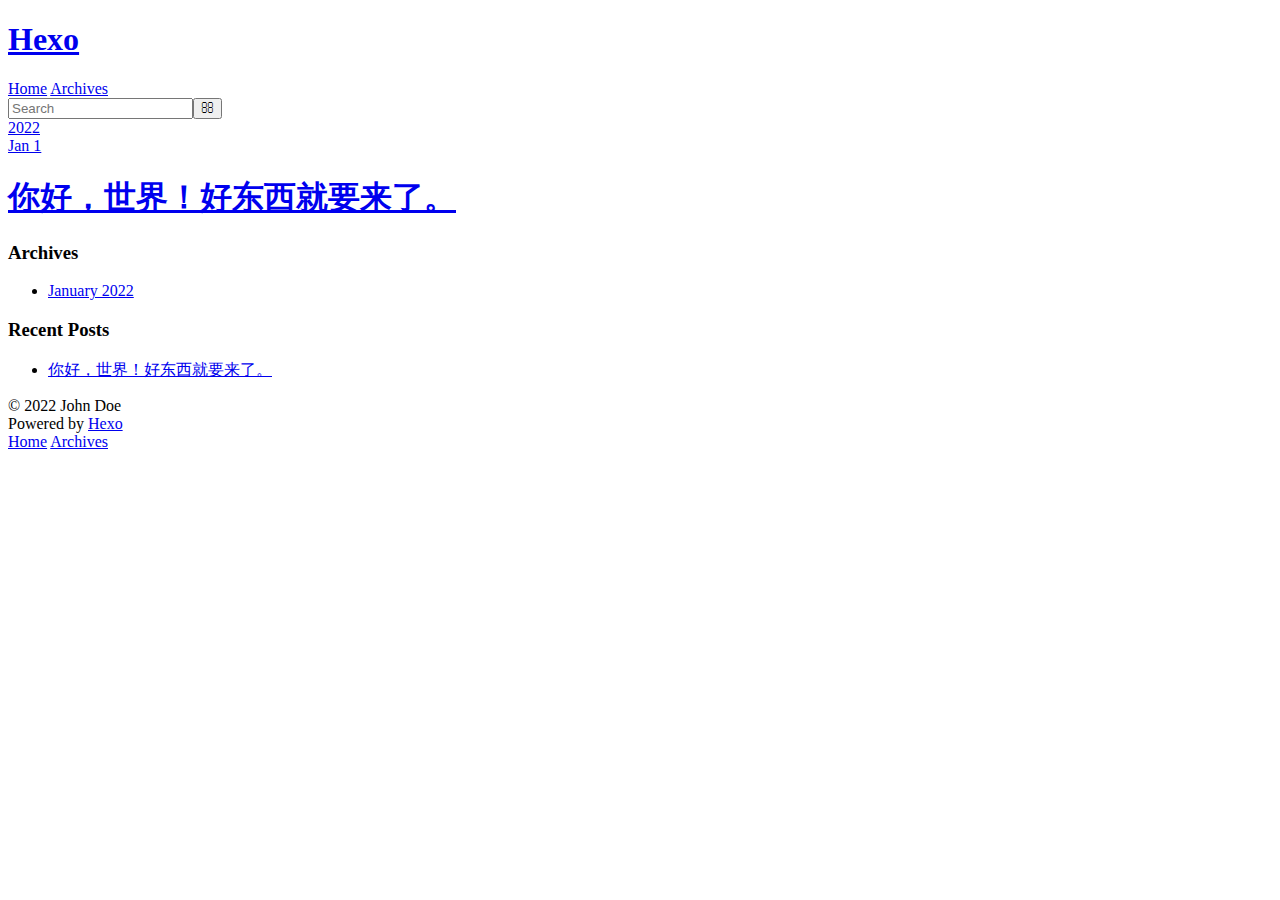
==== archives/index.html @ 673b2410 "Site updated: 2022-01-02 18:23:52" ====
<!DOCTYPE html>
<html>
<head>
  <meta charset="utf-8">
  

  
  <title>Archives | Hexo</title>
  <meta name="viewport" content="width=device-width, initial-scale=1, maximum-scale=1">
  <meta property="og:type" content="website">
<meta property="og:title" content="Hexo">
<meta property="og:url" content="http://example.com/archives/index.html">
<meta property="og:site_name" content="Hexo">
<meta property="og:locale" content="en_US">
<meta property="article:author" content="John Doe">
<meta name="twitter:card" content="summary">
  
    <link rel="alternate" href="/atom.xml" title="Hexo" type="application/atom+xml">
  
  
    <link rel="icon" href="/favicon.png">
  
  
    <link href="//fonts.googleapis.com/css?family=Source+Code+Pro" rel="stylesheet" type="text/css">
  
  
<link rel="stylesheet" href="/css/style.css">

<meta name="generator" content="Hexo 5.4.0"></head>

<body>
  <div id="container">
    <div id="wrap">
      <header id="header">
  <div id="banner"></div>
  <div id="header-outer" class="outer">
    <div id="header-title" class="inner">
      <h1 id="logo-wrap">
        <a href="/" id="logo">Hexo</a>
      </h1>
      
    </div>
    <div id="header-inner" class="inner">
      <nav id="main-nav">
        <a id="main-nav-toggle" class="nav-icon"></a>
        
          <a class="main-nav-link" href="/">Home</a>
        
          <a class="main-nav-link" href="/archives">Archives</a>
        
      </nav>
      <nav id="sub-nav">
        
          <a id="nav-rss-link" class="nav-icon" href="/atom.xml" title="RSS Feed"></a>
        
        <a id="nav-search-btn" class="nav-icon" title="Search"></a>
      </nav>
      <div id="search-form-wrap">
        <form action="//google.com/search" method="get" accept-charset="UTF-8" class="search-form"><input type="search" name="q" class="search-form-input" placeholder="Search"><button type="submit" class="search-form-submit">&#xF002;</button><input type="hidden" name="sitesearch" value="http://example.com"></form>
      </div>
    </div>
  </div>
</header>
      <div class="outer">
        <section id="main">
  
  
    
    
      
      
      <section class="archives-wrap">
        <div class="archive-year-wrap">
          <a href="/archives/2022" class="archive-year">2022</a>
        </div>
        <div class="archives">
    
    <article class="archive-article archive-type-post">
  <div class="archive-article-inner">
    <header class="archive-article-header">
      <a href="/2022/01/01/hello-world/" class="archive-article-date">
  <time datetime="2022-01-01T12:59:11.477Z" itemprop="datePublished">Jan 1</time>
</a>
      
  
    <h1 itemprop="name">
      <a class="archive-article-title" href="/2022/01/01/hello-world/">你好，世界！好东西就要来了。</a>
    </h1>
  

    </header>
  </div>
</article>
  
  
    </div></section>
  


</section>
        
          <aside id="sidebar">
  
    

  
    

  
    
  
    
  <div class="widget-wrap">
    <h3 class="widget-title">Archives</h3>
    <div class="widget">
      <ul class="archive-list"><li class="archive-list-item"><a class="archive-list-link" href="/archives/2022/01/">January 2022</a></li></ul>
    </div>
  </div>


  
    
  <div class="widget-wrap">
    <h3 class="widget-title">Recent Posts</h3>
    <div class="widget">
      <ul>
        
          <li>
            <a href="/2022/01/01/hello-world/">你好，世界！好东西就要来了。</a>
          </li>
        
      </ul>
    </div>
  </div>

  
</aside>
        
      </div>
      <footer id="footer">
  
  <div class="outer">
    <div id="footer-info" class="inner">
      &copy; 2022 John Doe<br>
      Powered by <a href="http://hexo.io/" target="_blank">Hexo</a>
    </div>
  </div>
</footer>
    </div>
    <nav id="mobile-nav">
  
    <a href="/" class="mobile-nav-link">Home</a>
  
    <a href="/archives" class="mobile-nav-link">Archives</a>
  
</nav>
    

<script src="//ajax.googleapis.com/ajax/libs/jquery/2.0.3/jquery.min.js"></script>


  
<link rel="stylesheet" href="/fancybox/jquery.fancybox.css">

  
<script src="/fancybox/jquery.fancybox.pack.js"></script>




<script src="/js/script.js"></script>




  </div>
</body>
</html>
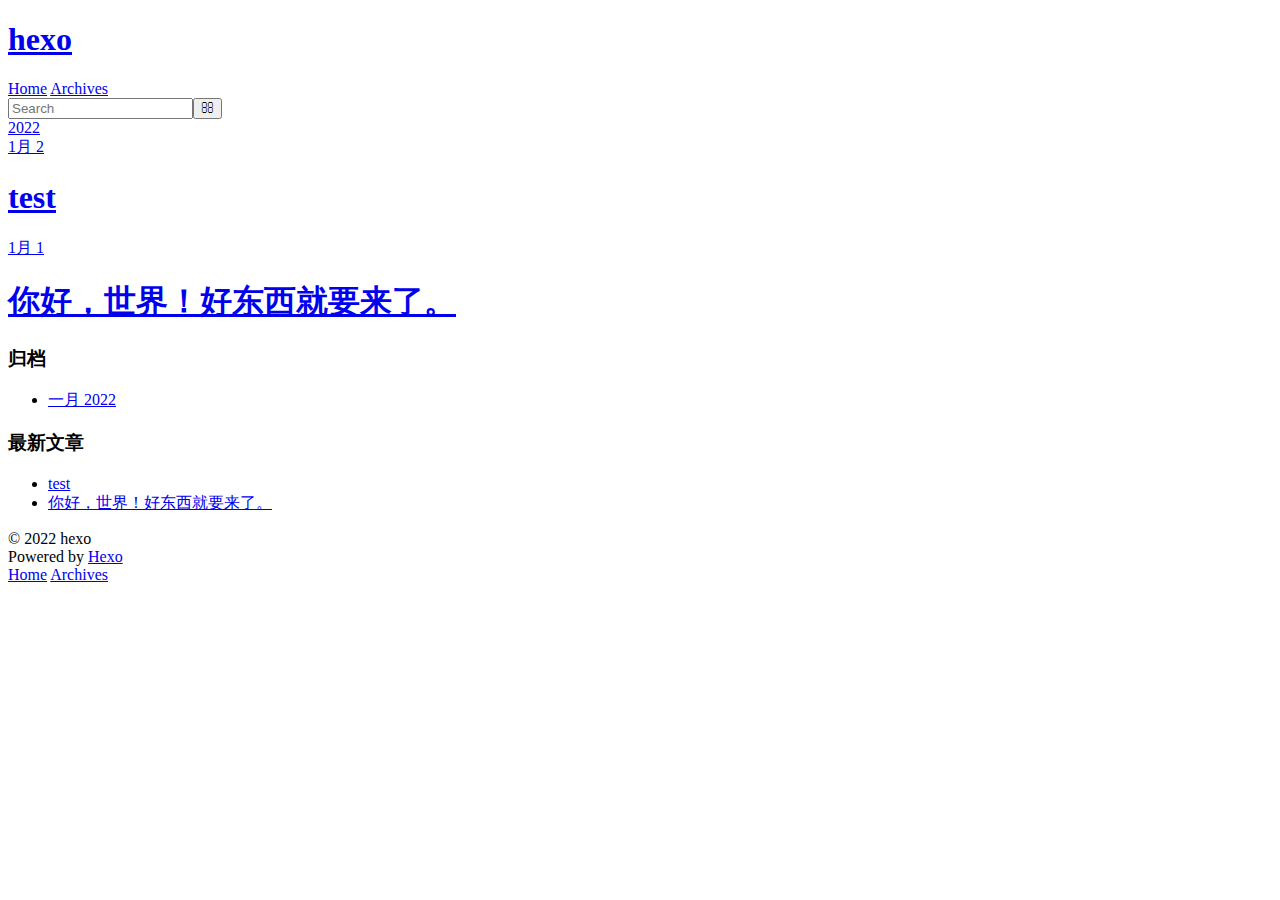
==== commit b1dd2405: "Site updated: 2022-01-03 16:05:56" ====
--- a/archives/index.html
+++ b/archives/index.html
@@ -5,17 +5,16 @@
   
 
   
-  <title>Archives | Hexo</title>
+  <title>归档 | hexo</title>
   <meta name="viewport" content="width=device-width, initial-scale=1, maximum-scale=1">
   <meta property="og:type" content="website">
-<meta property="og:title" content="Hexo">
+<meta property="og:title" content="hexo">
 <meta property="og:url" content="http://example.com/archives/index.html">
-<meta property="og:site_name" content="Hexo">
-<meta property="og:locale" content="en_US">
-<meta property="article:author" content="John Doe">
+<meta property="og:site_name" content="hexo">
+<meta property="og:locale" content="zh_CN">
 <meta name="twitter:card" content="summary">
   
-    <link rel="alternate" href="/atom.xml" title="Hexo" type="application/atom+xml">
+    <link rel="alternate" href="/atom.xml" title="hexo" type="application/atom+xml">
   
   
     <link rel="icon" href="/favicon.png">
@@ -36,7 +35,7 @@
   <div id="header-outer" class="outer">
     <div id="header-title" class="inner">
       <h1 id="logo-wrap">
-        <a href="/" id="logo">Hexo</a>
+        <a href="/" id="logo">hexo</a>
       </h1>
       
     </div>
@@ -53,7 +52,7 @@
         
           <a id="nav-rss-link" class="nav-icon" href="/atom.xml" title="RSS Feed"></a>
         
-        <a id="nav-search-btn" class="nav-icon" title="Search"></a>
+        <a id="nav-search-btn" class="nav-icon" title="搜索"></a>
       </nav>
       <div id="search-form-wrap">
         <form action="//google.com/search" method="get" accept-charset="UTF-8" class="search-form"><input type="search" name="q" class="search-form-input" placeholder="Search"><button type="submit" class="search-form-submit">&#xF002;</button><input type="hidden" name="sitesearch" value="http://example.com"></form>
@@ -78,8 +77,27 @@
     <article class="archive-article archive-type-post">
   <div class="archive-article-inner">
     <header class="archive-article-header">
+      <a href="/2022/01/02/test/" class="archive-article-date">
+  <time datetime="2022-01-02T11:10:14.000Z" itemprop="datePublished">1月 2</time>
+</a>
+      
+  
+    <h1 itemprop="name">
+      <a class="archive-article-title" href="/2022/01/02/test/">test</a>
+    </h1>
+  
+
+    </header>
+  </div>
+</article>
+  
+    
+    
+    <article class="archive-article archive-type-post">
+  <div class="archive-article-inner">
+    <header class="archive-article-header">
       <a href="/2022/01/01/hello-world/" class="archive-article-date">
-  <time datetime="2022-01-01T12:59:11.477Z" itemprop="datePublished">Jan 1</time>
+  <time datetime="2022-01-01T12:59:11.477Z" itemprop="datePublished">1月 1</time>
 </a>
       
   
@@ -111,9 +129,9 @@
   
     
   <div class="widget-wrap">
-    <h3 class="widget-title">Archives</h3>
+    <h3 class="widget-title">归档</h3>
     <div class="widget">
-      <ul class="archive-list"><li class="archive-list-item"><a class="archive-list-link" href="/archives/2022/01/">January 2022</a></li></ul>
+      <ul class="archive-list"><li class="archive-list-item"><a class="archive-list-link" href="/archives/2022/01/">一月 2022</a></li></ul>
     </div>
   </div>
 
@@ -121,9 +139,13 @@
   
     
   <div class="widget-wrap">
-    <h3 class="widget-title">Recent Posts</h3>
+    <h3 class="widget-title">最新文章</h3>
     <div class="widget">
       <ul>
+        
+          <li>
+            <a href="/2022/01/02/test/">test</a>
+          </li>
         
           <li>
             <a href="/2022/01/01/hello-world/">你好，世界！好东西就要来了。</a>
@@ -141,7 +163,7 @@
   
   <div class="outer">
     <div id="footer-info" class="inner">
-      &copy; 2022 John Doe<br>
+      &copy; 2022 hexo<br>
       Powered by <a href="http://hexo.io/" target="_blank">Hexo</a>
     </div>
   </div>
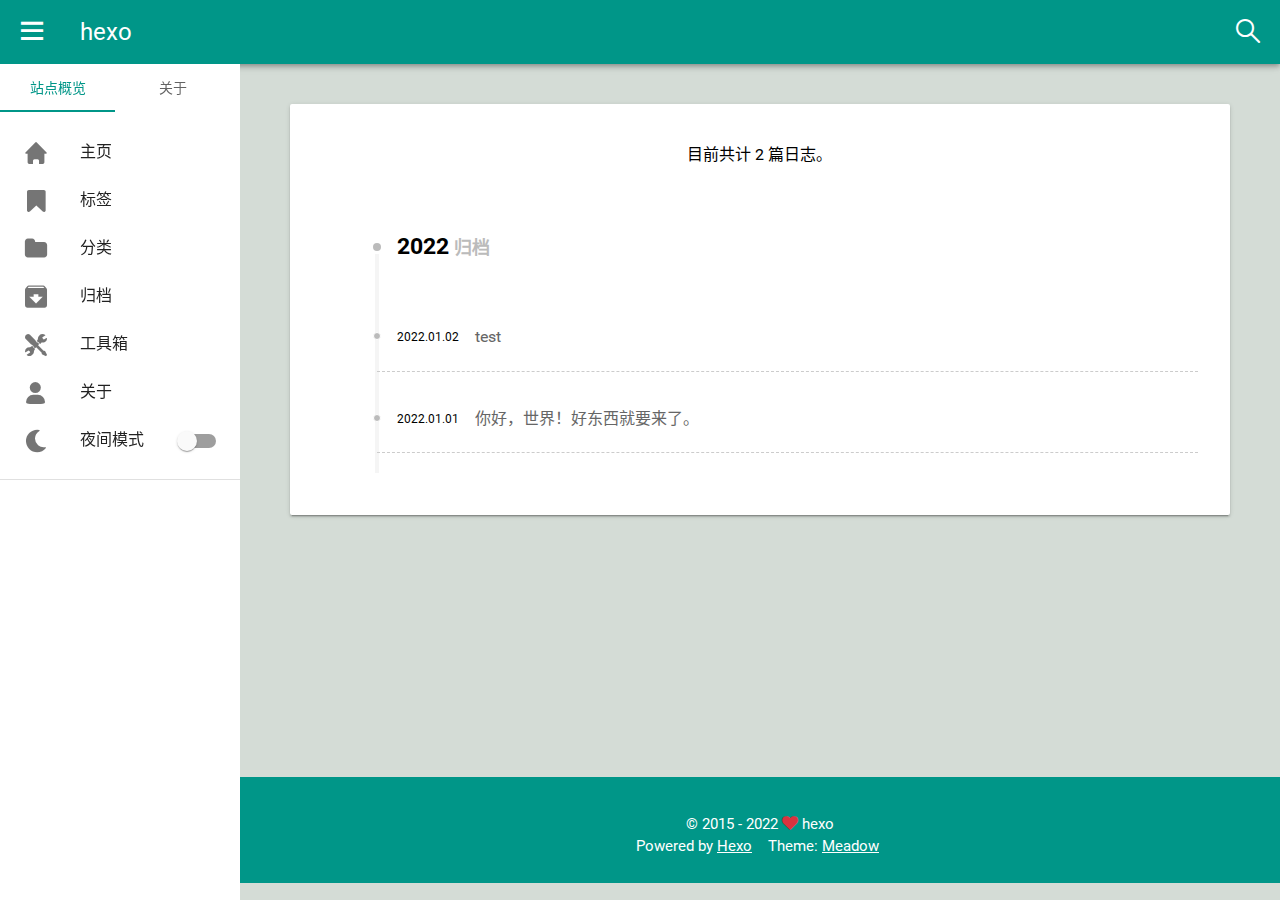
==== commit f73d100a: "Site updated: 2022-04-04 21:22:24" ====
--- a/archives/index.html
+++ b/archives/index.html
@@ -1,200 +1,320 @@
 <!DOCTYPE html>
-<html>
+<html lang="zh-CN">
 <head>
-  <meta charset="utf-8">
-  
-
-  
-  <title>归档 | hexo</title>
-  <meta name="viewport" content="width=device-width, initial-scale=1, maximum-scale=1">
-  <meta property="og:type" content="website">
-<meta property="og:title" content="hexo">
-<meta property="og:url" content="http://example.com/archives/index.html">
-<meta property="og:site_name" content="hexo">
-<meta property="og:locale" content="zh_CN">
-<meta name="twitter:card" content="summary">
-  
-    <link rel="alternate" href="/atom.xml" title="hexo" type="application/atom+xml">
-  
-  
-    <link rel="icon" href="/favicon.png">
-  
-  
-    <link href="//fonts.googleapis.com/css?family=Source+Code+Pro" rel="stylesheet" type="text/css">
-  
-  
-<link rel="stylesheet" href="/css/style.css">
-
+    <meta charset="UTF-8">
+    <meta http-equiv="Cache-Control" content="no-siteapp">
+    <meta name="viewport" content="width=device-width,initial-scale=1,maximum-scale=1,user-scalable=no">
+    
+    <meta name="referrer" content="no-referrer-when-downgrade">
+    
+    <meta name="renderer" content="webkit"/>
+    <meta name="force-rendering" content="webkit"/>
+    <meta http-equiv="X-UA-Compatible" content="IE=edge,chrome=1"/>
+    <script>if (/*@cc_on!@*/false || (!!window.MSInputMethodContext && !!document.documentMode)) window.location.href="https://support.dmeng.net/upgrade-your-browser.html?referrer="+encodeURIComponent(window.location.href); </script>
+    
+    
+        <link rel="preload" crossorigin="crossorigin" href="/fonts/roboto/Roboto-Regular.woff2" as="font">
+        <link rel="preload" crossorigin="crossorigin" href="/fonts/roboto/Roboto-Bold.woff2" as="font">
+    
+    
+    
+        <link rel="shortcut icon" href="/icons/favicon.ico">
+    
+
+    
+    
+        
+<link rel="stylesheet" href="/css/mdui.min.v1.0.0.css">
+
+    
+    
+<link rel="stylesheet" href="/css/main.css">
+<link rel="stylesheet" href="/css/iconfont.css">
+
+
+    
+    
+
+    
+        <script data-ad-client="ca-" async src="https://pagead2.googlesyndication.com/pagead/js/adsbygoogle.js"></script>
+    
+
+
+
+
+
+
+
+
+
+
+
+
+          
+
+
+    
+    
+    <title>
+          
+            hexo
+        
+    </title>
+    
+    
 <meta name="generator" content="Hexo 5.4.0"></head>
-
-<body>
-  <div id="container">
-    <div id="wrap">
-      <header id="header">
-  <div id="banner"></div>
-  <div id="header-outer" class="outer">
-    <div id="header-title" class="inner">
-      <h1 id="logo-wrap">
-        <a href="/" id="logo">hexo</a>
-      </h1>
-      
-    </div>
-    <div id="header-inner" class="inner">
-      <nav id="main-nav">
-        <a id="main-nav-toggle" class="nav-icon"></a>
-        
-          <a class="main-nav-link" href="/">Home</a>
-        
-          <a class="main-nav-link" href="/archives">Archives</a>
-        
-      </nav>
-      <nav id="sub-nav">
-        
-          <a id="nav-rss-link" class="nav-icon" href="/atom.xml" title="RSS Feed"></a>
-        
-        <a id="nav-search-btn" class="nav-icon" title="搜索"></a>
-      </nav>
-      <div id="search-form-wrap">
-        <form action="//google.com/search" method="get" accept-charset="UTF-8" class="search-form"><input type="search" name="q" class="search-form-input" placeholder="Search"><button type="submit" class="search-form-submit">&#xF002;</button><input type="hidden" name="sitesearch" value="http://example.com"></form>
-      </div>
-    </div>
+<body class="mdui-drawer-body-left mdui-appbar-with-toolbar mdui-theme-primary-teal mdui-theme-accent-blue">
+  
+  <header class="mdui-appbar mdui-appbar-fixed">
+  <div id="toolbar" class="mdui-toolbar mdui-color-theme">
+    <button class="mdui-btn mdui-btn-icon" mdui-drawer="{target: '#sidebar', swipe: true}"><i class="iconfont icon-menu"></i></button>
+    <a href="/" class="mdui-typo-headline">hexo</a>
+    <a href="/" class="header-subtitle mdui-typo-headline"></a>
+    <div class="mdui-toolbar-spacer"></div>
+    <button class="mdui-btn mdui-btn-icon" mdui-dialog="{target: '#search'}" mdui-tooltip="{content: 'search'}"><i class="iconfont icon-search"></i></button>
   </div>
 </header>
-      <div class="outer">
-        <section id="main">
-  
-  
-    
-    
-      
-      
-      <section class="archives-wrap">
-        <div class="archive-year-wrap">
-          <a href="/archives/2022" class="archive-year">2022</a>
-        </div>
-        <div class="archives">
-    
-    <article class="archive-article archive-type-post">
-  <div class="archive-article-inner">
-    <header class="archive-article-header">
-      <a href="/2022/01/02/test/" class="archive-article-date">
-  <time datetime="2022-01-02T11:10:14.000Z" itemprop="datePublished">1月 2</time>
-</a>
-      
-  
-    <h1 itemprop="name">
-      <a class="archive-article-title" href="/2022/01/02/test/">test</a>
-    </h1>
-  
-
-    </header>
-  </div>
-</article>
-  
-    
-    
-    <article class="archive-article archive-type-post">
-  <div class="archive-article-inner">
-    <header class="archive-article-header">
-      <a href="/2022/01/01/hello-world/" class="archive-article-date">
-  <time datetime="2022-01-01T12:59:11.477Z" itemprop="datePublished">1月 1</time>
-</a>
-      
-  
-    <h1 itemprop="name">
-      <a class="archive-article-title" href="/2022/01/01/hello-world/">你好，世界！好东西就要来了。</a>
-    </h1>
-  
-
-    </header>
-  </div>
-</article>
-  
-  
-    </div></section>
-  
-
-
-</section>
-        
-          <aside id="sidebar">
-  
-    
-
-  
-    
-
-  
-    
-  
-    
-  <div class="widget-wrap">
-    <h3 class="widget-title">归档</h3>
-    <div class="widget">
-      <ul class="archive-list"><li class="archive-list-item"><a class="archive-list-link" href="/archives/2022/01/">一月 2022</a></li></ul>
-    </div>
-  </div>
-
-
-  
-    
-  <div class="widget-wrap">
-    <h3 class="widget-title">最新文章</h3>
-    <div class="widget">
-      <ul>
-        
-          <li>
-            <a href="/2022/01/02/test/">test</a>
-          </li>
-        
-          <li>
-            <a href="/2022/01/01/hello-world/">你好，世界！好东西就要来了。</a>
-          </li>
-        
-      </ul>
-    </div>
-  </div>
-
-  
+
+<div class="mdui-dialog" id="search">
+  
+    <div class="search-form">
+      <input type="search" class="search-form-input" placeholder="请输入关键字" onfocus="listenSearchFunc()">
+    </div>
+    <div class="search-result" data-resource="/search.xml"></div>
+  
+</div>
+
+  <aside id="sidebar" class="mdui-drawer">
+    <div class="mdui-tab" mdui-tab>
+        <a href="#sidebar-tab1" id="sidebartab" class="mdui-ripple mdui-tab-active">站点概览</a>
+        <a href="#sidebar-tab2" id="sidebartab" class="mdui-ripple">关于</a>
+    </div>
+
+    
+    <div id="sidebar-tab1" class="mdui-p-a-1">
+        <div class="mdui-list">
+            
+                
+                <a href="/" class="mdui-list-item mdui-ripple">
+                    <div class="mdui-list-item-icon">
+                        <i class="iconfont icon-home"></i>
+                    </div>
+                    <div class="mdui-list-item-content">主页</div>
+                </a>
+            
+                
+                <a href="/tags/" class="mdui-list-item mdui-ripple">
+                    <div class="mdui-list-item-icon">
+                        <i class="iconfont icon-bookmark"></i>
+                    </div>
+                    <div class="mdui-list-item-content">标签</div>
+                </a>
+            
+                
+                <a href="/categories/" class="mdui-list-item mdui-ripple">
+                    <div class="mdui-list-item-icon">
+                        <i class="iconfont icon-folder"></i>
+                    </div>
+                    <div class="mdui-list-item-content">分类</div>
+                </a>
+            
+                
+                <a href="/archives/" class="mdui-list-item mdui-ripple">
+                    <div class="mdui-list-item-icon">
+                        <i class="iconfont icon-archive"></i>
+                    </div>
+                    <div class="mdui-list-item-content">归档</div>
+                </a>
+            
+                
+                <a href="/tools/" class="mdui-list-item mdui-ripple">
+                    <div class="mdui-list-item-icon">
+                        <i class="iconfont icon-tools"></i>
+                    </div>
+                    <div class="mdui-list-item-content">工具箱</div>
+                </a>
+            
+                
+                <a href="/about/" class="mdui-list-item mdui-ripple">
+                    <div class="mdui-list-item-icon">
+                        <i class="iconfont icon-user"></i>
+                    </div>
+                    <div class="mdui-list-item-content">关于</div>
+                </a>
+            
+            <div class="mdui-list-item mdui-ripple">
+                <div class="mdui-list-item-icon">
+                    <i class="iconfont icon-moon"></i>
+                </div>
+                <div class="mdui-list-item-content">夜间模式</div>
+                <label class="mdui-switch" id="darkmode">
+                  <input type="checkbox" id="nightmode_switch"/>
+                  <i class="mdui-switch-icon"></i>
+                </label>
+            </div>           
+        </div>
+    </div>
+
+    
+    <div id="sidebar-tab2" class="mdui-p-a-1">
+        <div class="sidebar-overview">
+            <div class="sidebar-avatar">
+                
+                    <img src="/icons/avatar.gif"/>
+                
+            </div>
+            <div class="sidebar-author-name"></div>
+            <div class="sidebar-description"></div>
+        </div>
+        <div class="sidebar-links">
+            
+                
+                <div class="mdui-chip">
+                    <span class="mdui-chip-icon"><i class="iconfont icon-mail"></i></span>
+                    <a href="mailto:xxx@xxx.com" class="mdui-chip-title">E-Mail</a>
+                </div>
+            
+                
+                <div class="mdui-chip">
+                    <span class="mdui-chip-icon"><i class="iconfont icon-github"></i></span>
+                    <a target="_blank" rel="noopener" href="https://your.url" class="mdui-chip-title">GitHub</a>
+                </div>
+            
+                
+                <div class="mdui-chip">
+                    <span class="mdui-chip-icon"><i class="iconfont icon-steam"></i></span>
+                    <a target="_blank" rel="noopener" href="https://your.url" class="mdui-chip-title">Steam</a>
+                </div>
+            
+                
+                <div class="mdui-chip">
+                    <span class="mdui-chip-icon"><i class="iconfont icon-weibo"></i></span>
+                    <a target="_blank" rel="noopener" href="https://your.url" class="mdui-chip-title">Weibo</a>
+                </div>
+            
+        </div>
+        <ul class="mdui-list" mdui-collapse="{accordion: true}">
+            <li class="mdui-collapse-item">
+                <div class="mdui-collapse-item-header mdui-list-item mdui-ripple">
+                    <div class="mdui-list-item-icon">
+                        <i class="iconfont icon-link"></i>
+                    </div>
+                    <div class="mdui-list-item-content">友情链接</div>
+                    <div class="mdui-collapse-item-arrow">
+                        <i class="mdui-list-item-icon iconfont icon-angle-down"></i>
+                    </div>
+                </div>
+                <ul id="linksList" class="mdui-collapse-item-body mdui-list mdui-list-dense">
+                    
+                        <a target="_blank" rel="noopener" href="https://garybear.cn/hexo-theme-meadow/" class="mdui-list-item mdui-ripple">
+                            Meadow说明文档
+                        </a>
+                    
+                </ul>
+            </li>
+        </ul>
+    </div>
+
+    <div class="mdui-divider"></div>
+    
+    
 </aside>
-        
-      </div>
-      <footer id="footer">
-  
-  <div class="outer">
-    <div id="footer-info" class="inner">
-      &copy; 2022 hexo<br>
-      Powered by <a href="http://hexo.io/" target="_blank">Hexo</a>
-    </div>
-  </div>
+  
+  <main id="main-contain" class="mdui-container mdui-m-t-5">
+    
+
+<div class="mdui-card mdui-p-a-4 mdui-m-b-5">
+    <div class="page-describe">
+        目前共计 2 篇日志。
+    </div>
+    <div class="posts-collapse">
+        
+            
+            
+                <div class="collection-title">
+                    <a href="/archives/2022"><h2>2022<small>归档</small></h2></a>
+                </div>
+                
+            
+
+            <div class="collection-item">
+                <h3><a href="/2022/01/02/test/">test</a></h3>
+                <time itemprop="dateCreated" datetime=2022-01-02 >
+                    2022.01.02
+                </time>
+            </div>
+        
+            
+            
+
+            <div class="collection-item">
+                <h3><a href="/2022/01/01/hello-world/">你好，世界！好东西就要来了。</a></h3>
+                <time itemprop="dateCreated" datetime=2022-01-01 >
+                    2022.01.01
+                </time>
+            </div>
+        
+    </div>
+</div>
+
+
+  </main>
+  <footer id="footer" class="mdui-text-center mdui-m-t-5 mdui-p-b-2 mdui-p-t-4 mdui-color-theme">
+  <div class="mdui-container">
+    <div class="mdui-row">
+      
+        <a href="https://beian.miit.gov.cn" rel="noopener" target="_blank"></a>
+      
+      <span>
+        &copy; 2015 - 2022 
+        
+          <span style="color:#d9333f" class="iconfont icon-heart"></span>
+        
+        hexo
+      </span>
+    </div>
+    <div class="mdui-row">
+      
+        <div class="mdui-col-xs-6 mdui-text-right">
+          <span>Powered by <a href="https://hexo.io/" rel="noopener" target="_blank">Hexo</a></span>
+        </div>
+        <div class="mdui-col-xs-6 mdui-text-left">
+          <span>Theme: <a href="https://github.com/kb1000fx/Meadow" rel="noopener" target="_blank">Meadow</a></span>
+        </div>
+      
+    </div>
+    <div class="mdui-row">
+      
+        <div class="mdui-col-xs-6 mdui-text-right">
+          <span id="busuanzi_container_site_uv" style="display: none;"> <span class="iconfont icon-user"></span>总访客量 <span id="busuanzi_value_site_uv"></span></span>
+        </div>
+        <div class="mdui-col-xs-6 mdui-text-left">
+          <span id="busuanzi_container_site_pv" style="display: none;"> <span class="iconfont icon-eye"></span>总访问量 <span id="busuanzi_value_site_pv"></span></span>
+        </div>
+      
+    </div>
+ </div>
 </footer>
-    </div>
-    <nav id="mobile-nav">
-  
-    <a href="/" class="mobile-nav-link">Home</a>
-  
-    <a href="/archives" class="mobile-nav-link">Archives</a>
-  
-</nav>
-    
-
-<script src="//ajax.googleapis.com/ajax/libs/jquery/2.0.3/jquery.min.js"></script>
-
-
-  
-<link rel="stylesheet" href="/fancybox/jquery.fancybox.css">
-
-  
-<script src="/fancybox/jquery.fancybox.pack.js"></script>
-
-
-
-
-<script src="/js/script.js"></script>
-
-
-
-
-  </div>
+  
+  <button id="gotop" class="mdui-fab mdui-fab-fixed mdui-fab-hide mdui-ripple mdui-color-teal" style="z-index:100;"><i class="iconfont icon-arrowup"></i></button>
+  
+  
+
+    <script async src="https://busuanzi.ibruce.info/busuanzi/2.3/busuanzi.pure.mini.js"></script>
+
+
+
+
+
+
+
+    
+<script src="/js/mdui.min.v1.0.0.js"></script>
+
+
+
+
+<script src="/js/meadow.js"></script>
+
 </body>
-</html>+</html >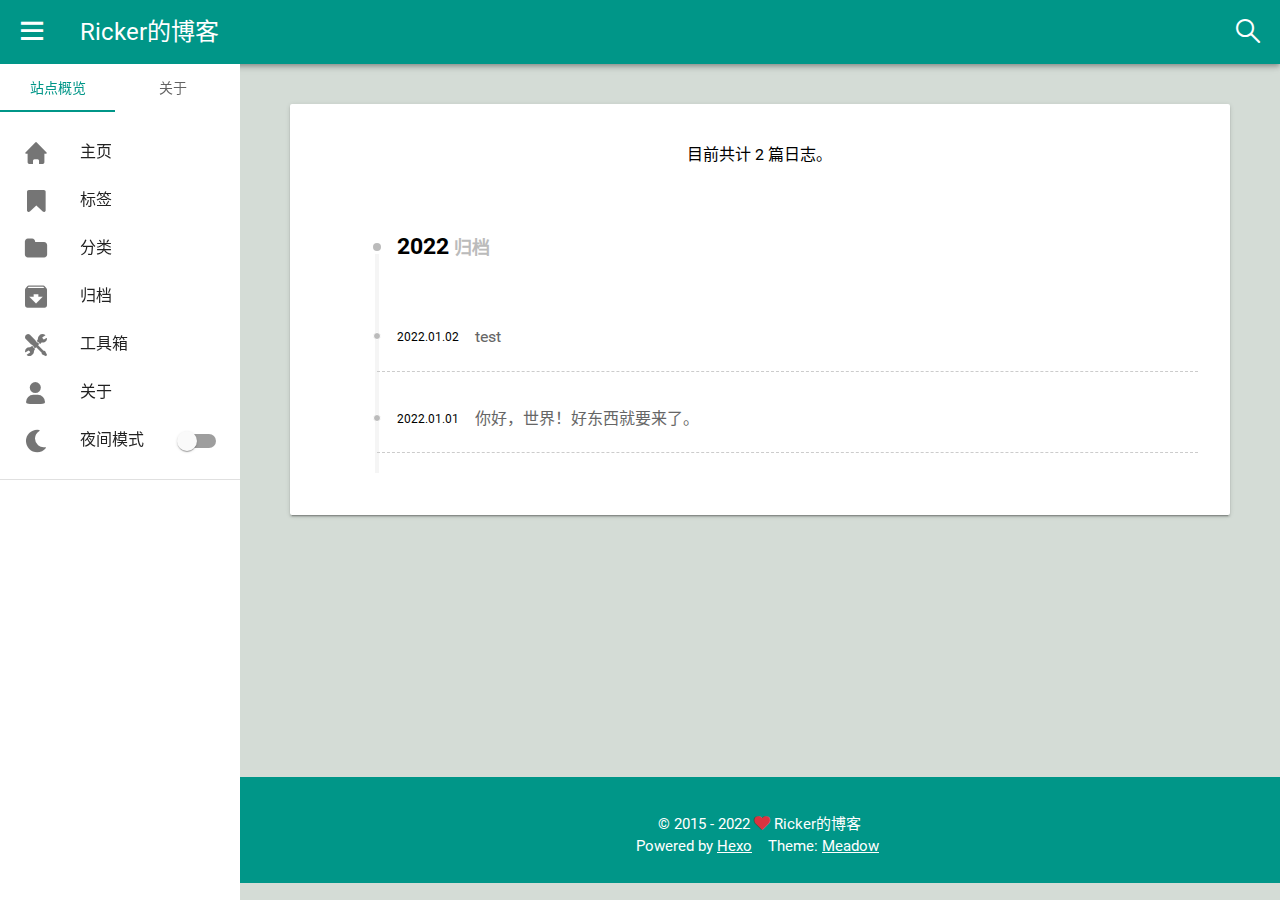
==== commit fd9abd4e: "Site updated: 2022-04-04 21:29:14" ====
--- a/archives/index.html
+++ b/archives/index.html
@@ -57,7 +57,7 @@
     
     <title>
           
-            hexo
+            Ricker的博客
         
     </title>
     
@@ -68,7 +68,7 @@
   <header class="mdui-appbar mdui-appbar-fixed">
   <div id="toolbar" class="mdui-toolbar mdui-color-theme">
     <button class="mdui-btn mdui-btn-icon" mdui-drawer="{target: '#sidebar', swipe: true}"><i class="iconfont icon-menu"></i></button>
-    <a href="/" class="mdui-typo-headline">hexo</a>
+    <a href="/" class="mdui-typo-headline">Ricker的博客</a>
     <a href="/" class="header-subtitle mdui-typo-headline"></a>
     <div class="mdui-toolbar-spacer"></div>
     <button class="mdui-btn mdui-btn-icon" mdui-dialog="{target: '#search'}" mdui-tooltip="{content: 'search'}"><i class="iconfont icon-search"></i></button>
@@ -270,7 +270,7 @@
         
           <span style="color:#d9333f" class="iconfont icon-heart"></span>
         
-        hexo
+        Ricker的博客
       </span>
     </div>
     <div class="mdui-row">
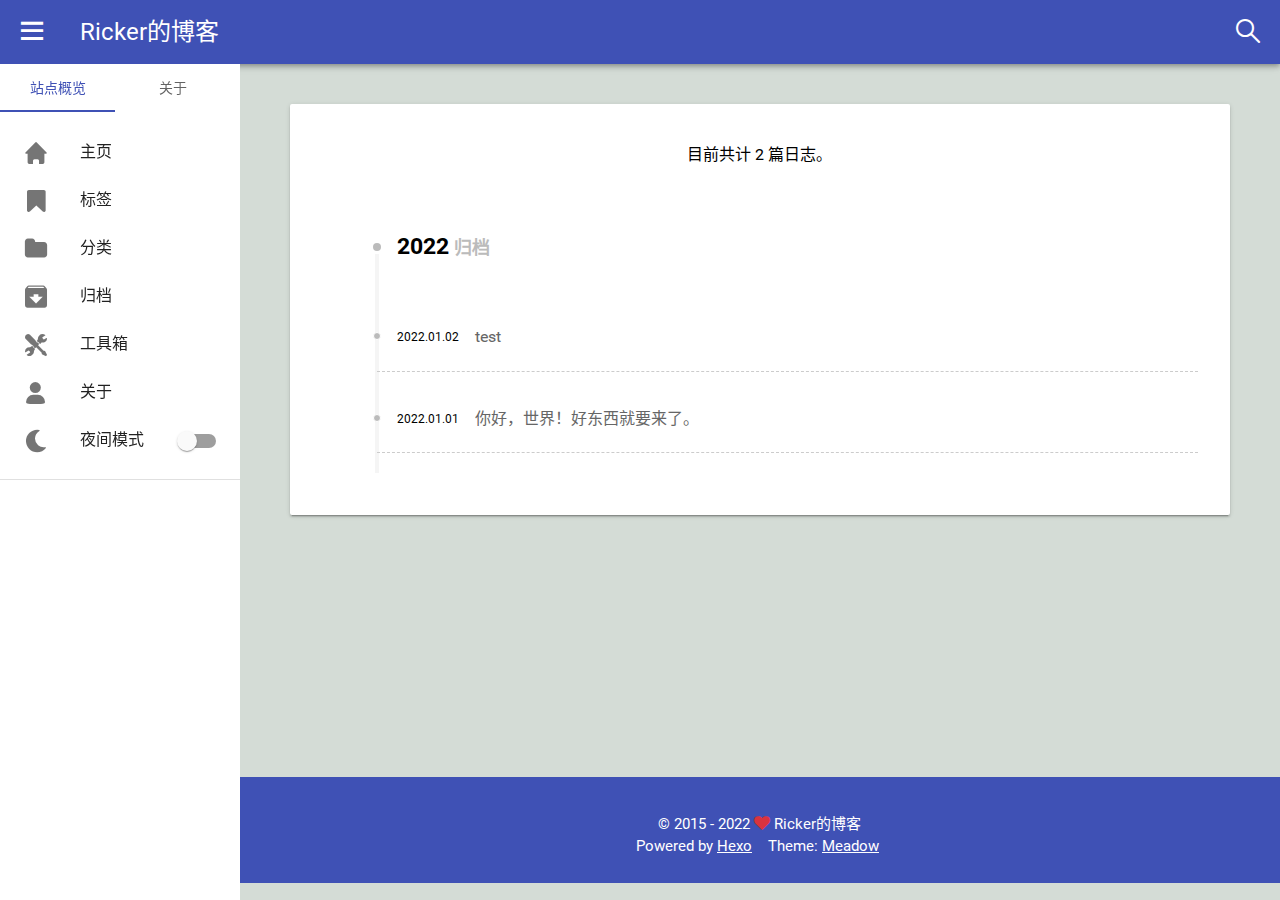
==== commit c17a2578: "Site updated: 2022-04-04 21:45:44" ====
--- a/archives/index.html
+++ b/archives/index.html
@@ -63,7 +63,7 @@
     
     
 <meta name="generator" content="Hexo 5.4.0"></head>
-<body class="mdui-drawer-body-left mdui-appbar-with-toolbar mdui-theme-primary-teal mdui-theme-accent-blue">
+<body class="mdui-drawer-body-left mdui-appbar-with-toolbar mdui-theme-primary-indigo mdui-theme-accent-blue">
   
   <header class="mdui-appbar mdui-appbar-fixed">
   <div id="toolbar" class="mdui-toolbar mdui-color-theme">
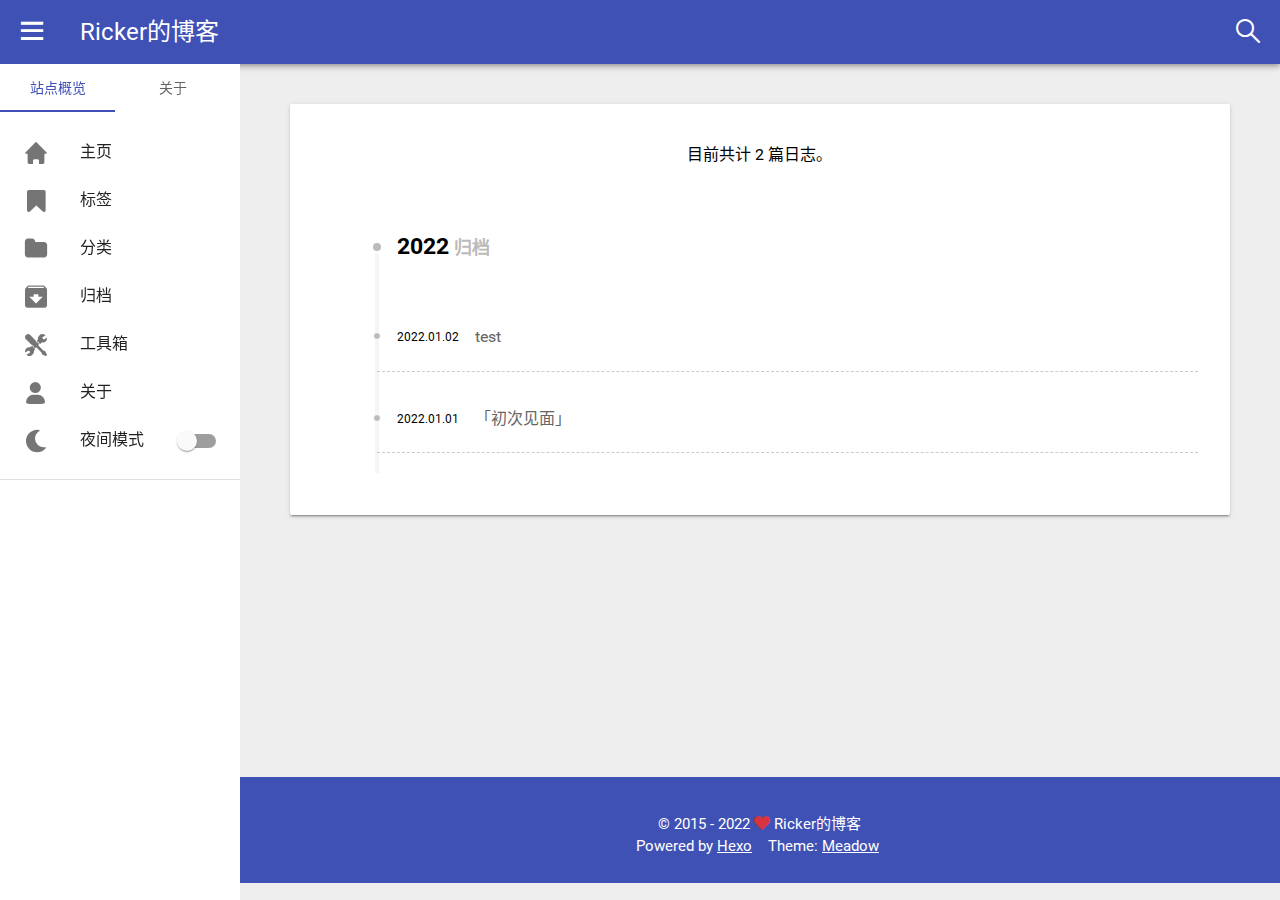
==== commit ac026442: "Site updated: 2022-04-06 00:23:32" ====
--- a/archives/index.html
+++ b/archives/index.html
@@ -171,25 +171,25 @@
                 
                 <div class="mdui-chip">
                     <span class="mdui-chip-icon"><i class="iconfont icon-mail"></i></span>
-                    <a href="mailto:xxx@xxx.com" class="mdui-chip-title">E-Mail</a>
+                    <a href="mailto:ricker114514@163.com" class="mdui-chip-title">E-Mail</a>
                 </div>
             
                 
                 <div class="mdui-chip">
                     <span class="mdui-chip-icon"><i class="iconfont icon-github"></i></span>
-                    <a target="_blank" rel="noopener" href="https://your.url" class="mdui-chip-title">GitHub</a>
+                    <a target="_blank" rel="noopener" href="https://github.com/RickerBlog" class="mdui-chip-title">GitHub</a>
                 </div>
             
                 
                 <div class="mdui-chip">
-                    <span class="mdui-chip-icon"><i class="iconfont icon-steam"></i></span>
-                    <a target="_blank" rel="noopener" href="https://your.url" class="mdui-chip-title">Steam</a>
+                    <span class="mdui-chip-icon"><i class="iconfont icon-qq"></i></span>
+                    <a href="tencent://AddContact/?fromld=45&fromSubld=1&subcmd=all&uin=2670828144" class="mdui-chip-title">QQ</a>
                 </div>
             
                 
                 <div class="mdui-chip">
-                    <span class="mdui-chip-icon"><i class="iconfont icon-weibo"></i></span>
-                    <a target="_blank" rel="noopener" href="https://your.url" class="mdui-chip-title">Weibo</a>
+                    <span class="mdui-chip-icon"><i class="iconfont "></i></span>
+                    <a target="_blank" rel="noopener" href="https://space.bilibili.com/1918503640" class="mdui-chip-title">Bilibili</a>
                 </div>
             
         </div>
@@ -248,7 +248,7 @@
             
 
             <div class="collection-item">
-                <h3><a href="/2022/01/01/hello-world/">你好，世界！好东西就要来了。</a></h3>
+                <h3><a href="/2022/01/01/hello-world/">「初次见面」</a></h3>
                 <time itemprop="dateCreated" datetime=2022-01-01 >
                     2022.01.01
                 </time>
@@ -296,7 +296,7 @@
  </div>
 </footer>
   
-  <button id="gotop" class="mdui-fab mdui-fab-fixed mdui-fab-hide mdui-ripple mdui-color-teal" style="z-index:100;"><i class="iconfont icon-arrowup"></i></button>
+  <button id="gotop" class="mdui-fab mdui-fab-fixed mdui-fab-hide mdui-ripple mdui-color-indigo" style="z-index:100;"><i class="iconfont icon-arrowup"></i></button>
   
   
 
--- a/css/main.css
+++ b/css/main.css
@@ -1,7 +1,7 @@
 /*Color Var 颜色变量*/
 /*Background Color 背景颜色*/
 body {
-  background: #d4dcd6;
+  background: #eee;
 }
 .mdui-card {
   background: #fff;
@@ -66,7 +66,7 @@
   color: unset;
 }
 .pagination .current {
-  background-color: #4caf50;
+  background-color: #3f51b5;
   color: #fff;
 }
 .pagination a:hover:not(.current) {
@@ -256,10 +256,10 @@
   text-align: unset !important;
 }
 .post-readmore {
-  border: 2px solid #4caf50;
+  border: 2px solid #3f51b5;
 }
 .post-readmore:hover {
-  background-color: #4caf50;
+  background-color: #3f51b5;
   color: #fff;
 }
 .post-header {
@@ -305,7 +305,7 @@
   height: 0;
   font-weight: bold;
   color: #fff;
-  border: 15px solid #009688;
+  border: 15px solid #3f51b5;
   border-right-color: transparent;
   box-shadow: 0 5px 5px -5px #000;
   margin: 5px 0 5px 0;
@@ -675,7 +675,7 @@
 .search-form {
   width: 100%;
   height: 50px;
-  background-color: #009688;
+  background-color: #3f51b5;
 }
 .search-form-input {
   width: calc(100% - 32px);
@@ -730,7 +730,7 @@
   border-color: rgba(255,255,255,0.12);
 }
 .search-result-title {
-  color: #009688;
+  color: #3f51b5;
   text-decoration: none;
 }
 .search-result-title:hover,
@@ -744,5 +744,5 @@
 .search-result-keyword {
   font-style: normal;
   color: #fff;
-  background: #009688;
-}
+  background: #3f51b5;
+}
